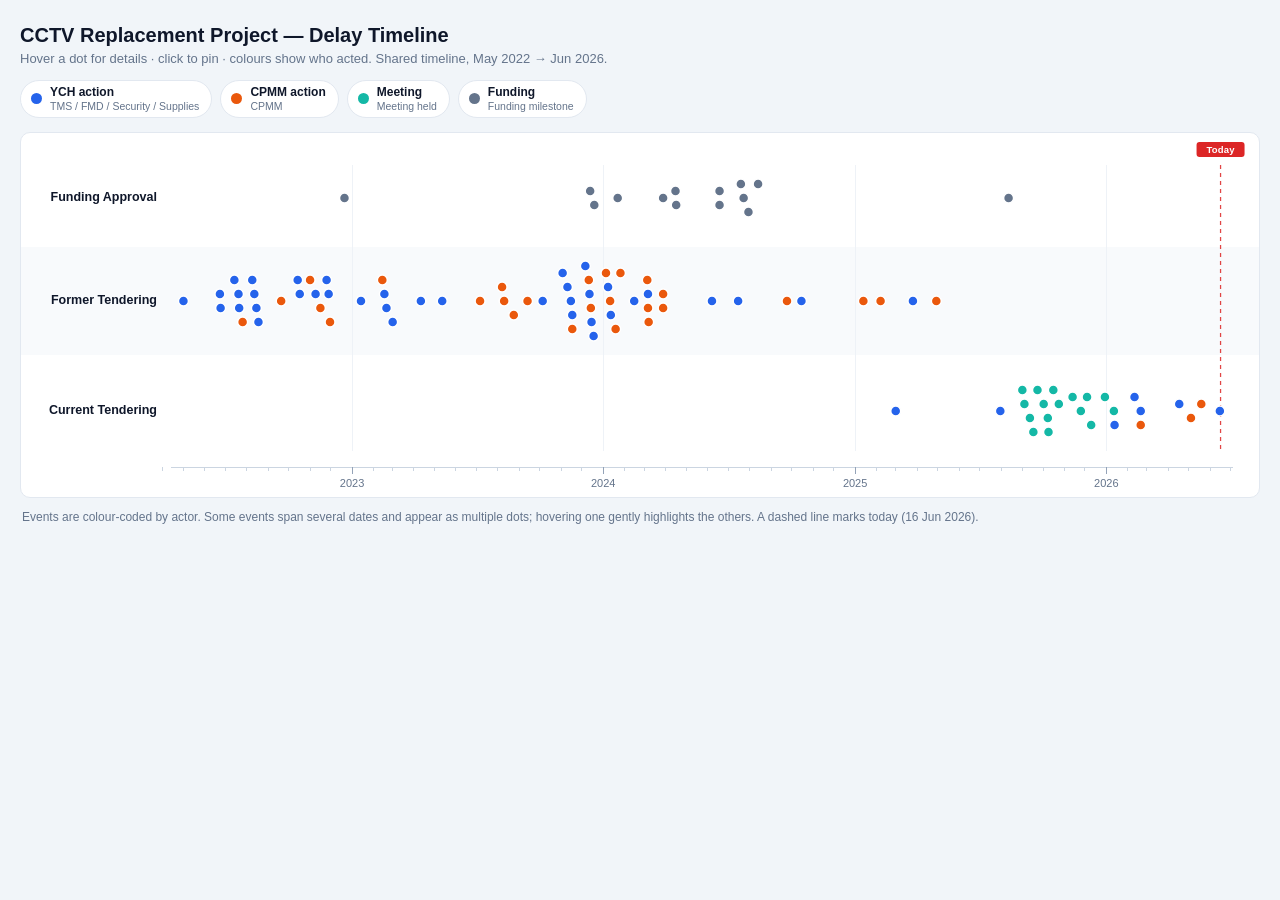
==== index.html @ 4b2ae8ab "Initial design" ====
<!DOCTYPE html>
<html lang="en">
<head>
  <meta charset="UTF-8">
  <meta name="viewport" content="width=device-width, initial-scale=1">
  <title>CCTV Replacement Project — Delay Timeline</title>
  <link rel="stylesheet" href="styles.css">
</head>
<body>
  <div class="wrap">
    <header class="page">
      <h1>CCTV Replacement Project — Delay Timeline</h1>
      <p class="lead">
        Hover a dot for details · click to pin · colours show who acted.
        Shared timeline, May 2022 → Jun 2026.
      </p>
    </header>

    <div id="legend" aria-label="Legend"></div>

    <div id="chart-host">
      <div id="tooltip" role="tooltip" aria-hidden="true"></div>
    </div>

    <p class="hint">
      Events are colour-coded by actor. Some events span several dates and appear as multiple dots;
      hovering one gently highlights the others. A dashed line marks today (16 Jun 2026).
    </p>
  </div>

  <script src="app.js" defer></script>
</body>
</html>
---- styles.css ----
/* ===== Palette — edit these to retheme the whole chart ===== */
:root {
  --bg: #ffffff;
  --ink: #0f172a;
  --muted: #64748b;
  --grid: #eef2f7;
  --lane-a: #ffffff;
  --lane-b: #f8fafc;
  --card-border: #e2e8f0;
  --page-bg: #f1f5f9;

  --ych:  #2563eb; /* YCH-group action (TMS / FMD / Security / Supplies) */
  --cpmm: #ea580c; /* CPMM action */
  --meet: #14b8a6; /* Meeting */
  --fund: #64748b; /* Funding milestone */
  --today: #dc2626;
}

* { box-sizing: border-box; }
html, body { margin: 0; }

body {
  font-family: -apple-system, BlinkMacSystemFont, "Segoe UI", Roboto, Helvetica, Arial, sans-serif;
  color: var(--ink);
  background: var(--page-bg);
  padding: 24px 16px 64px;
  -webkit-font-smoothing: antialiased;
}

.wrap { max-width: 1240px; margin: 0 auto; }

header.page h1 { font-size: 20px; margin: 0 0 4px; }
header.page .lead { margin: 0 0 14px; color: var(--muted); font-size: 13px; }

.hint { margin: 12px 2px 0; color: var(--muted); font-size: 12px; }

/* ===== Legend ===== */
#legend { display: flex; flex-wrap: wrap; gap: 8px; margin-bottom: 14px; }
.legend-item {
  display: inline-flex; align-items: center; gap: 8px;
  border: 1px solid var(--card-border); background: #fff;
  border-radius: 999px; padding: 5px 12px 5px 10px;
  cursor: pointer; font: inherit; font-size: 12px; color: var(--ink);
  transition: background .15s, box-shadow .15s, opacity .15s;
}
.legend-item:hover { background: #f8fafc; }
.legend-item .swatch { width: 11px; height: 11px; border-radius: 50%; flex: none; }
.legend-text { display: flex; flex-direction: column; line-height: 1.15; text-align: left; }
.legend-label { font-weight: 600; }
.legend-desc { font-size: 10.5px; color: var(--muted); }
.legend-item.dim { opacity: .4; }
.legend-item.active { box-shadow: 0 0 0 2px rgba(37, 99, 235, .25); }

/* ===== Chart host ===== */
#chart-host { position: relative; background: var(--bg); border: 1px solid var(--card-border); border-radius: 10px; overflow: visible; }
#chart-host svg.chart { display: block; }

/* Lanes */
.lane-label { font-size: 12.5px; font-weight: 600; fill: var(--ink); }

/* Axis */
.year-line { stroke: var(--grid); stroke-width: 1; shape-rendering: crispEdges; }
.axis-line { stroke: #cbd5e1; stroke-width: 1; shape-rendering: crispEdges; }
.axis-tick { stroke: #cbd5e1; shape-rendering: crispEdges; }
.axis-tick.major { stroke: #94a3b8; }
.axis-year-label { font-size: 11px; fill: var(--muted); }

/* Today line */
.today-line { stroke: var(--today); stroke-width: 1.25; stroke-dasharray: 4 4; opacity: .85; }
.today-badge-bg { fill: var(--today); }
.today-badge-text { fill: #fff; font-size: 9.5px; font-weight: 700; letter-spacing: .02em; }

/* Dots */
.dot { cursor: pointer; }
.dot .dot-vis { stroke: #fff; stroke-width: 1.5; transition: stroke-width .1s; }
.dot .cat-YCH  { fill: var(--ych); }
.dot .cat-CPMM { fill: var(--cpmm); }
.dot .cat-MEET { fill: var(--meet); }
.dot .cat-FUND { fill: var(--fund); }
.dot .dot-hit { fill: transparent; stroke: none; }
.dot.hl .dot-vis { stroke-width: 2.5; filter: drop-shadow(0 1px 3px rgba(2, 6, 23, .35)); }
.dot.dimmed { opacity: .1; }
.dot.dimmed.hl { opacity: 1; }

/* ===== Tooltip ===== */
#tooltip {
  position: absolute; z-index: 20; pointer-events: none;
  min-width: 190px; max-width: 300px;
  background: #0f172a; color: #f8fafc;
  border-radius: 8px; padding: 10px 12px;
  font-size: 12.5px; line-height: 1.4;
  box-shadow: 0 8px 24px rgba(2, 6, 23, .28);
  opacity: 0; transform: translateY(2px);
  transition: opacity .12s ease, transform .12s ease;
}
#tooltip.visible { opacity: 1; transform: none; }
#tooltip.pinned { pointer-events: auto; outline: 2px solid var(--today); outline-offset: -1px; }
#tooltip .tt-head { display: flex; align-items: center; justify-content: space-between; gap: 10px; }
#tooltip .tt-date { font-weight: 700; font-size: 13px; }
#tooltip .tt-close {
  background: transparent; border: 0; color: #cbd5e1; cursor: pointer;
  font-size: 14px; line-height: 1; padding: 0 2px; border-radius: 4px;
}
#tooltip .tt-close:hover { color: #fff; }
#tooltip .tt-cat { display: inline-flex; align-items: center; gap: 6px; margin: 7px 0 6px; color: #cbd5e1; font-size: 11px; font-weight: 600; }
#tooltip .tt-cat .tt-dot { width: 8px; height: 8px; border-radius: 50%; background: var(--c, #fff); flex: none; }
#tooltip .tt-text { color: #e2e8f0; }
#tooltip .tt-dates { margin-top: 7px; padding-top: 7px; border-top: 1px solid rgba(255, 255, 255, .12); color: #94a3b8; font-size: 11px; }

/* Error banner */
.error { padding: 24px; color: #b91c1c; font-size: 13px; line-height: 1.6; }
.error code { background: #fee2e2; padding: 1px 5px; border-radius: 3px; font-size: 12px; }

@media (max-width: 640px) {
  body { padding: 14px 8px 48px; }
  header.page h1 { font-size: 17px; }
  #tooltip { max-width: 240px; }
}
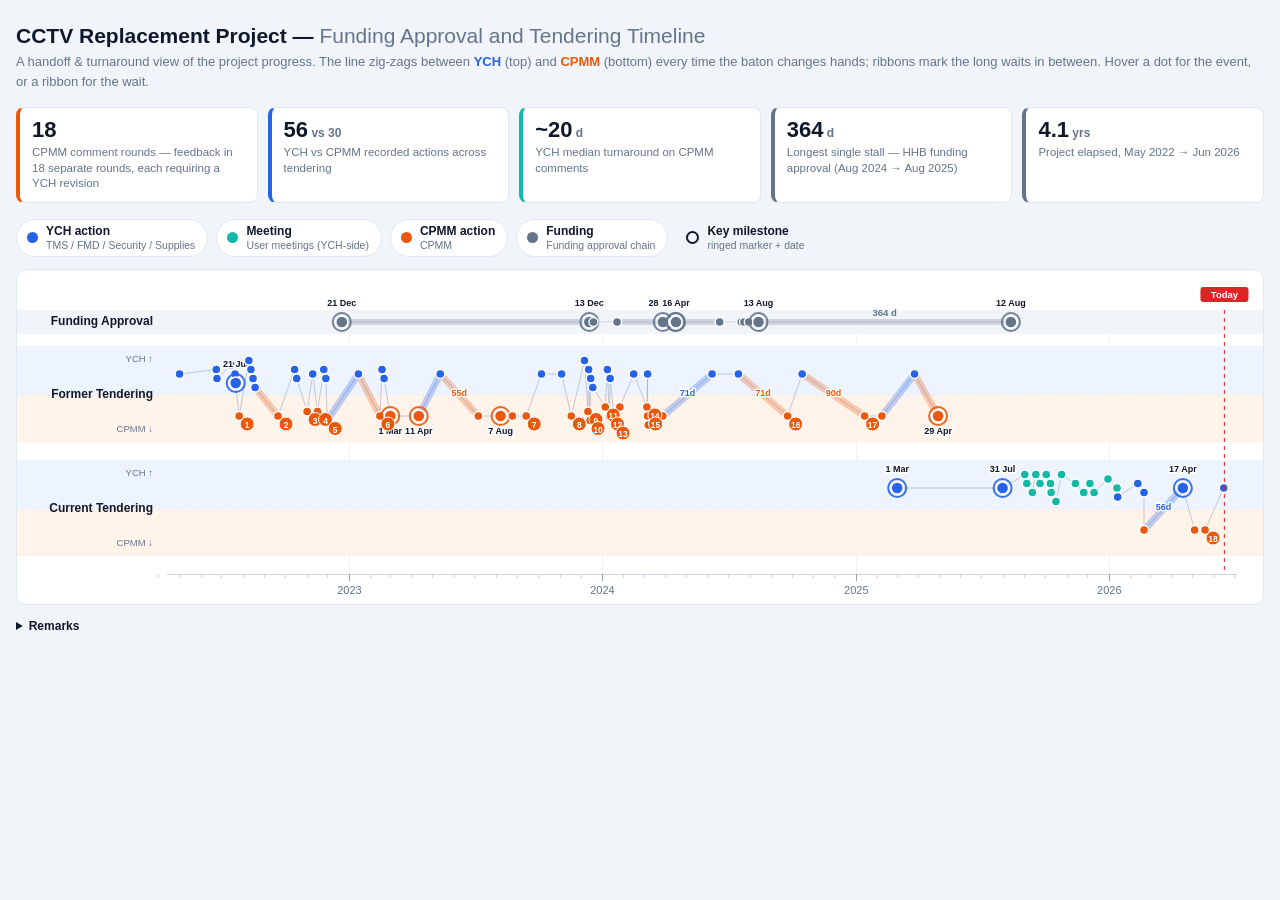
==== commit 54e7665c: "File arrangement updated" ====
--- a/index.html
+++ b/index.html
@@ -3,18 +3,22 @@
 <head>
   <meta charset="UTF-8">
   <meta name="viewport" content="width=device-width, initial-scale=1">
-  <title>CCTV Replacement Project — Delay Timeline</title>
+  <title>CCTV Project — Who Held the Ball (v2)</title>
   <link rel="stylesheet" href="styles.css">
 </head>
 <body>
   <div class="wrap">
     <header class="page">
-      <h1>CCTV Replacement Project — Delay Timeline</h1>
+      <h1>CCTV Replacement Project — <span class="muted">Funding Approval and Tendering Timeline</span></h1>
       <p class="lead">
-        Hover a dot for details · click to pin · colours show who acted.
-        Shared timeline, May 2022 → Jun 2026.
+        A handoff &amp; turnaround view of the project progress. The line zig-zags between
+        <b style="color:var(--ych)">YCH</b> (top) and <b style="color:var(--cpmm)">CPMM</b> (bottom)
+        every time the baton changes hands; ribbons mark the long waits in between.
+        Hover a dot for the event, or a ribbon for the wait.
       </p>
     </header>
+
+    <div id="headline" class="headline"></div>
 
     <div id="legend" aria-label="Legend"></div>
 
@@ -22,10 +26,10 @@
       <div id="tooltip" role="tooltip" aria-hidden="true"></div>
     </div>
 
-    <p class="hint">
-      Events are colour-coded by actor. Some events span several dates and appear as multiple dots;
-      hovering one gently highlights the others. A dashed line marks today (16 Jun 2026).
-    </p>
+    <details class="footnote">
+      <summary>Remarks</summary>
+      <div class="footnote-body"></div>
+    </details>
   </div>
 
   <script src="app.js" defer></script>
--- a/styles.css
+++ b/styles.css
@@ -1,19 +1,21 @@
-/* ===== Palette — edit these to retheme the whole chart ===== */
+/* ===== Palette ===== */
 :root {
   --bg: #ffffff;
   --ink: #0f172a;
   --muted: #64748b;
   --grid: #eef2f7;
-  --lane-a: #ffffff;
-  --lane-b: #f8fafc;
   --card-border: #e2e8f0;
   --page-bg: #f1f5f9;
 
-  --ych:  #2563eb; /* YCH-group action (TMS / FMD / Security / Supplies) */
+  --ych:  #2563eb; /* YCH-group action */
+  --meet: #14b8a6; /* Meeting (YCH-side) */
   --cpmm: #ea580c; /* CPMM action */
-  --meet: #14b8a6; /* Meeting */
   --fund: #64748b; /* Funding milestone */
   --today: #dc2626;
+
+  --ych-band:  #eef4ff;
+  --cpmm-band: #fff3ea;
+  --fund-band: #f1f5f9;
 }
 
 * { box-sizing: border-box; }
@@ -26,22 +28,35 @@
   padding: 24px 16px 64px;
   -webkit-font-smoothing: antialiased;
 }
+.wrap { max-width: 1280px; margin: 0 auto; }
 
-.wrap { max-width: 1240px; margin: 0 auto; }
+header.page h1 { font-size: 21px; margin: 0 0 4px; }
+header.page h1 .muted { color: var(--muted); font-weight: 500; }
+header.page .lead { margin: 0 0 16px; color: var(--muted); font-size: 13px; line-height: 1.5; }
+header.page .lead b { font-weight: 700; }
 
-header.page h1 { font-size: 20px; margin: 0 0 4px; }
-header.page .lead { margin: 0 0 14px; color: var(--muted); font-size: 13px; }
-
-.hint { margin: 12px 2px 0; color: var(--muted); font-size: 12px; }
+/* ===== Headline stat bar ===== */
+.headline { display: grid; grid-template-columns: repeat(auto-fit, minmax(190px, 1fr)); gap: 10px; margin-bottom: 16px; }
+.stat {
+  background: #fff; border: 1px solid var(--card-border); border-left: 4px solid var(--cpmm);
+  border-radius: 8px; padding: 10px 12px;
+}
+.stat.ych  { border-left-color: var(--ych); }
+.stat.meet { border-left-color: var(--meet); }
+.stat.fund { border-left-color: var(--fund); }
+.stat.neutral { border-left-color: var(--muted); }
+.stat .num { font-size: 22px; font-weight: 800; line-height: 1.1; }
+.stat .num small { font-size: 12px; font-weight: 600; color: var(--muted); }
+.stat .lbl { display: block; margin-top: 3px; font-size: 11.5px; color: var(--muted); line-height: 1.35; }
 
 /* ===== Legend ===== */
-#legend { display: flex; flex-wrap: wrap; gap: 8px; margin-bottom: 14px; }
+#legend { display: flex; flex-wrap: wrap; gap: 8px; margin-bottom: 12px; }
 .legend-item {
   display: inline-flex; align-items: center; gap: 8px;
   border: 1px solid var(--card-border); background: #fff;
   border-radius: 999px; padding: 5px 12px 5px 10px;
   cursor: pointer; font: inherit; font-size: 12px; color: var(--ink);
-  transition: background .15s, box-shadow .15s, opacity .15s;
+  transition: background .15s, box-shadow .15s;
 }
 .legend-item:hover { background: #f8fafc; }
 .legend-item .swatch { width: 11px; height: 11px; border-radius: 50%; flex: none; }
@@ -51,41 +66,79 @@
 .legend-item.dim { opacity: .4; }
 .legend-item.active { box-shadow: 0 0 0 2px rgba(37, 99, 235, .25); }
 
-/* ===== Chart host ===== */
+/* ===== Chart ===== */
 #chart-host { position: relative; background: var(--bg); border: 1px solid var(--card-border); border-radius: 10px; overflow: visible; }
 #chart-host svg.chart { display: block; }
 
-/* Lanes */
-.lane-label { font-size: 12.5px; font-weight: 600; fill: var(--ink); }
+.lane-label { font-size: 12px; font-weight: 700; fill: var(--ink); }
+.lane-sub { font-size: 9.5px; fill: var(--muted); }
 
-/* Axis */
+/* funding strip */
+.fund-connector { stroke: #cbd5e1; stroke-width: 1; fill: none; }
+.fund-stall { stroke: var(--fund); stroke-width: 6; opacity: .25; stroke-linecap: round; }
+.fund-stall-label { font-size: 9.5px; fill: var(--fund); font-weight: 700; }
+
+/* tender rows */
+.band-line { stroke: #e2e8f0; stroke-width: 1; stroke-dasharray: 2 3; }
+.path { fill: none; stroke: #94a3b8; stroke-width: 1; opacity: .55; }
+.stall { stroke-linecap: round; }
+.stall line.vis { stroke-width: 7; opacity: .28; }
+.stall line.hit { stroke: transparent; stroke-width: 16; }
+.stall.ych  line.vis { stroke: var(--ych); }
+.stall.cpmm line.vis { stroke: var(--cpmm); }
+.stall-label { font-size: 9px; font-weight: 700; paint-order: stroke; stroke: #fff; stroke-width: 3px; stroke-linejoin: round; }
+.stall.ych  .stall-label { fill: var(--ych); }
+.stall.cpmm .stall-label { fill: var(--cpmm); }
+
+/* nodes */
+.dot { cursor: pointer; }
+.dot .dot-vis { stroke: #fff; stroke-width: 1.4; }
+.dot .cat-YCH  { fill: var(--ych); }
+.dot .cat-MEET { fill: var(--meet); }
+.dot .cat-CPMM { fill: var(--cpmm); }
+.dot .cat-FUND { fill: var(--fund); }
+.dot .dot-hit { fill: transparent; stroke: none; }
+.dot.hl .dot-vis { stroke-width: 2.6; filter: drop-shadow(0 1px 3px rgba(2,6,23,.4)); }
+.dot.dimmed { opacity: .12; }
+.dot.dimmed.hl { opacity: 1; }
+
+/* CPMM comment-round badge */
+.badge { pointer-events: none; }
+.badge circle { fill: var(--cpmm); stroke: #fff; stroke-width: 1; }
+.badge text { fill: #fff; font-size: 8.5px; font-weight: 800; text-anchor: middle; dominant-baseline: central; }
+
+/* Key milestone: ringed marker + date label */
+.key-label {
+  font-size: 9px; font-weight: 700; fill: #0f172a;
+  paint-order: stroke; stroke: #fff; stroke-width: 3px; stroke-linejoin: round;
+  pointer-events: none;
+}
+
+/* Legend note (non-interactive) for key milestones */
+.legend-note {
+  display: inline-flex; align-items: center; gap: 8px;
+  padding: 5px 12px 5px 10px; font-size: 12px; color: var(--ink);
+}
+.legend-note .ring-swatch {
+  width: 13px; height: 13px; border-radius: 50%;
+  border: 2px solid #0f172a; background: transparent; flex: none; box-sizing: border-box;
+}
+.legend-note .legend-text { display: flex; flex-direction: column; line-height: 1.15; }
+
+/* axis & today */
 .year-line { stroke: var(--grid); stroke-width: 1; shape-rendering: crispEdges; }
 .axis-line { stroke: #cbd5e1; stroke-width: 1; shape-rendering: crispEdges; }
 .axis-tick { stroke: #cbd5e1; shape-rendering: crispEdges; }
 .axis-tick.major { stroke: #94a3b8; }
 .axis-year-label { font-size: 11px; fill: var(--muted); }
-
-/* Today line */
 .today-line { stroke: var(--today); stroke-width: 1.25; stroke-dasharray: 4 4; opacity: .85; }
 .today-badge-bg { fill: var(--today); }
-.today-badge-text { fill: #fff; font-size: 9.5px; font-weight: 700; letter-spacing: .02em; }
+.today-badge-text { fill: #fff; font-size: 9.5px; font-weight: 700; }
 
-/* Dots */
-.dot { cursor: pointer; }
-.dot .dot-vis { stroke: #fff; stroke-width: 1.5; transition: stroke-width .1s; }
-.dot .cat-YCH  { fill: var(--ych); }
-.dot .cat-CPMM { fill: var(--cpmm); }
-.dot .cat-MEET { fill: var(--meet); }
-.dot .cat-FUND { fill: var(--fund); }
-.dot .dot-hit { fill: transparent; stroke: none; }
-.dot.hl .dot-vis { stroke-width: 2.5; filter: drop-shadow(0 1px 3px rgba(2, 6, 23, .35)); }
-.dot.dimmed { opacity: .1; }
-.dot.dimmed.hl { opacity: 1; }
-
-/* ===== Tooltip ===== */
+/* tooltip */
 #tooltip {
   position: absolute; z-index: 20; pointer-events: none;
-  min-width: 190px; max-width: 300px;
+  min-width: 190px; max-width: 320px;
   background: #0f172a; color: #f8fafc;
   border-radius: 8px; padding: 10px 12px;
   font-size: 12.5px; line-height: 1.4;
@@ -97,22 +150,29 @@
 #tooltip.pinned { pointer-events: auto; outline: 2px solid var(--today); outline-offset: -1px; }
 #tooltip .tt-head { display: flex; align-items: center; justify-content: space-between; gap: 10px; }
 #tooltip .tt-date { font-weight: 700; font-size: 13px; }
-#tooltip .tt-close {
-  background: transparent; border: 0; color: #cbd5e1; cursor: pointer;
-  font-size: 14px; line-height: 1; padding: 0 2px; border-radius: 4px;
-}
+#tooltip .tt-close { background: transparent; border: 0; color: #cbd5e1; cursor: pointer; font-size: 14px; line-height: 1; padding: 0 2px; border-radius: 4px; }
 #tooltip .tt-close:hover { color: #fff; }
 #tooltip .tt-cat { display: inline-flex; align-items: center; gap: 6px; margin: 7px 0 6px; color: #cbd5e1; font-size: 11px; font-weight: 600; }
 #tooltip .tt-cat .tt-dot { width: 8px; height: 8px; border-radius: 50%; background: var(--c, #fff); flex: none; }
 #tooltip .tt-text { color: #e2e8f0; }
-#tooltip .tt-dates { margin-top: 7px; padding-top: 7px; border-top: 1px solid rgba(255, 255, 255, .12); color: #94a3b8; font-size: 11px; }
+#tooltip .tt-dates { margin-top: 7px; padding-top: 7px; border-top: 1px solid rgba(255,255,255,.12); color: #94a3b8; font-size: 11px; }
+#tooltip .tt-gap { font-size: 16px; font-weight: 800; }
+#tooltip .tt-flow { margin-top: 6px; display: grid; grid-template-columns: 1fr; gap: 5px; }
+#tooltip .tt-flow .row { display: flex; gap: 6px; align-items: baseline; font-size: 11px; color: #cbd5e1; }
+#tooltip .tt-flow .row .who { font-weight: 700; min-width: 46px; }
 
-/* Error banner */
+/* footnote */
+.footnote { margin-top: 14px; font-size: 12px; color: var(--muted); }
+.footnote summary { cursor: pointer; font-weight: 600; color: var(--ink); }
+.footnote-body { margin-top: 8px; line-height: 1.6; }
+.footnote-body p { margin: 0 0 6px; }
+.footnote-body code { background: #e2e8f0; padding: 1px 5px; border-radius: 3px; font-size: 11px; color: var(--ink); }
+
 .error { padding: 24px; color: #b91c1c; font-size: 13px; line-height: 1.6; }
 .error code { background: #fee2e2; padding: 1px 5px; border-radius: 3px; font-size: 12px; }
 
-@media (max-width: 640px) {
+@media (max-width: 700px) {
   body { padding: 14px 8px 48px; }
-  header.page h1 { font-size: 17px; }
-  #tooltip { max-width: 240px; }
+  header.page h1 { font-size: 18px; }
+  #tooltip { max-width: 250px; }
 }
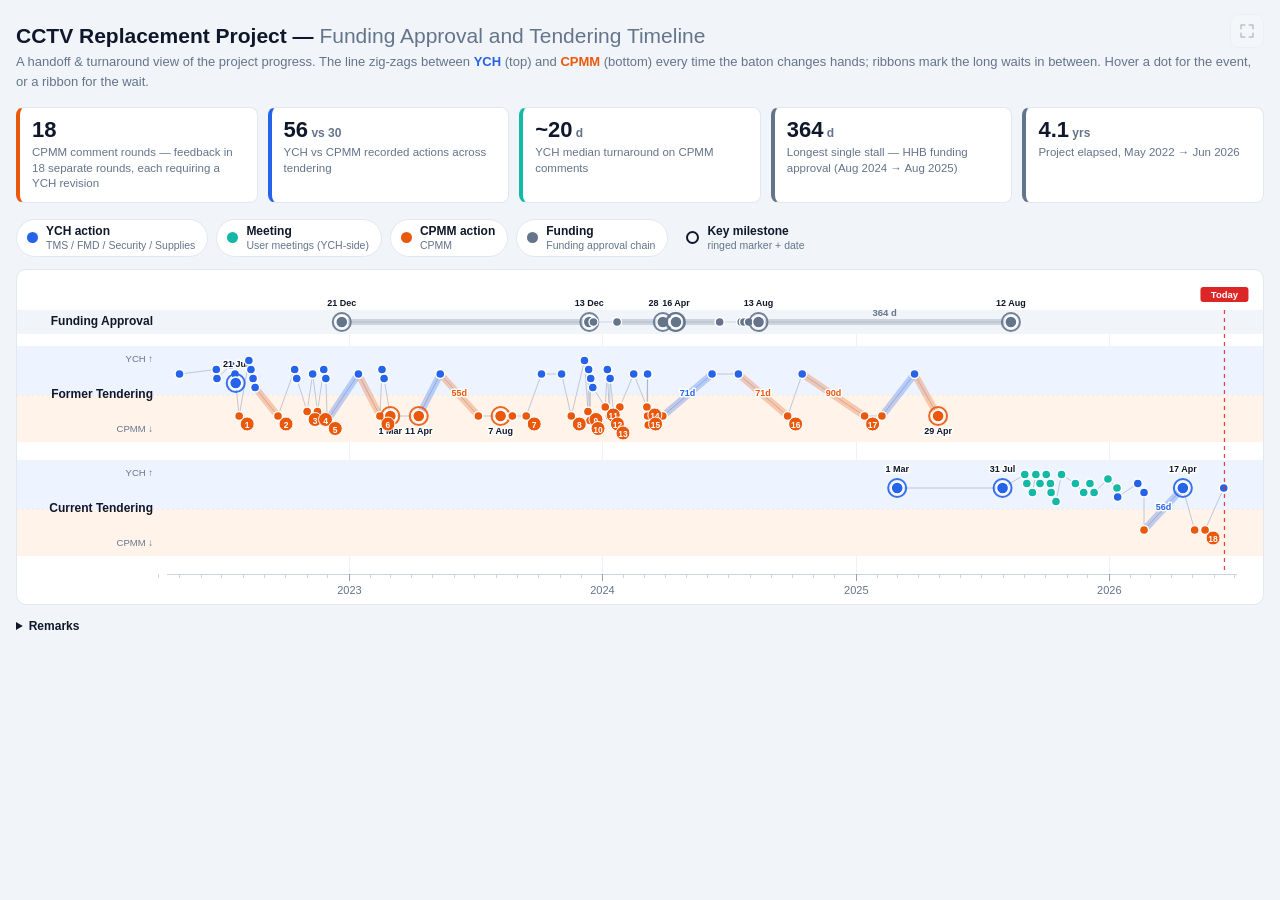
==== commit edf379b3: "Simplified files structure. Removed V1." ====
--- a/index.html
+++ b/index.html
@@ -3,10 +3,18 @@
 <head>
   <meta charset="UTF-8">
   <meta name="viewport" content="width=device-width, initial-scale=1">
-  <title>CCTV Project — Who Held the Ball (v2)</title>
+  <title>CCTV Project — Who Held the Ball</title>
   <link rel="stylesheet" href="styles.css">
 </head>
 <body>
+  <button id="fs-toggle" class="fs-toggle" type="button" aria-label="Toggle fullscreen" title="Fullscreen presentation">
+    <svg class="fs-ico fs-ico-expand" viewBox="0 0 24 24" width="18" height="18" aria-hidden="true">
+      <path d="M4 9V4h5M20 9V4h-5M4 15v5h5M20 15v5h-5" fill="none" stroke="currentColor" stroke-width="2" stroke-linecap="round" stroke-linejoin="round"/>
+    </svg>
+    <svg class="fs-ico fs-ico-exit" viewBox="0 0 24 24" width="18" height="18" aria-hidden="true">
+      <path d="M9 4v5H4M15 4v5h5M9 20v-5H4M15 20v-5h5" fill="none" stroke="currentColor" stroke-width="2" stroke-linecap="round" stroke-linejoin="round"/>
+    </svg>
+  </button>
   <div class="wrap">
     <header class="page">
       <h1>CCTV Replacement Project — <span class="muted">Funding Approval and Tendering Timeline</span></h1>
--- a/styles.css
+++ b/styles.css
@@ -29,6 +29,27 @@
   -webkit-font-smoothing: antialiased;
 }
 .wrap { max-width: 1280px; margin: 0 auto; }
+
+/* ===== Fullscreen presentation toggle ===== */
+.fs-toggle {
+  position: fixed; top: 14px; right: 16px; z-index: 50;
+  width: 34px; height: 34px; border-radius: 8px;
+  display: inline-flex; align-items: center; justify-content: center;
+  border: 1px solid var(--card-border);
+  background: rgba(255, 255, 255, .6);
+  color: var(--muted); cursor: pointer;
+  opacity: .4;
+  transition: opacity .15s ease, color .15s ease, background .15s ease, box-shadow .15s ease;
+}
+.fs-toggle:hover, .fs-toggle:focus-visible {
+  opacity: 1; color: var(--ink); background: #fff;
+  box-shadow: 0 2px 8px rgba(2, 6, 23, .12);
+}
+.fs-toggle:focus-visible { outline: 2px solid var(--ych); outline-offset: 2px; }
+.fs-toggle .fs-ico { display: block; }
+.fs-toggle .fs-ico-exit { display: none; }
+.fs-toggle.is-fs .fs-ico-expand { display: none; }
+.fs-toggle.is-fs .fs-ico-exit { display: block; }
 
 header.page h1 { font-size: 21px; margin: 0 0 4px; }
 header.page h1 .muted { color: var(--muted); font-weight: 500; }
@@ -173,6 +194,7 @@
 
 @media (max-width: 700px) {
   body { padding: 14px 8px 48px; }
+  header.page { padding-right: 42px; }
   header.page h1 { font-size: 18px; }
   #tooltip { max-width: 250px; }
 }
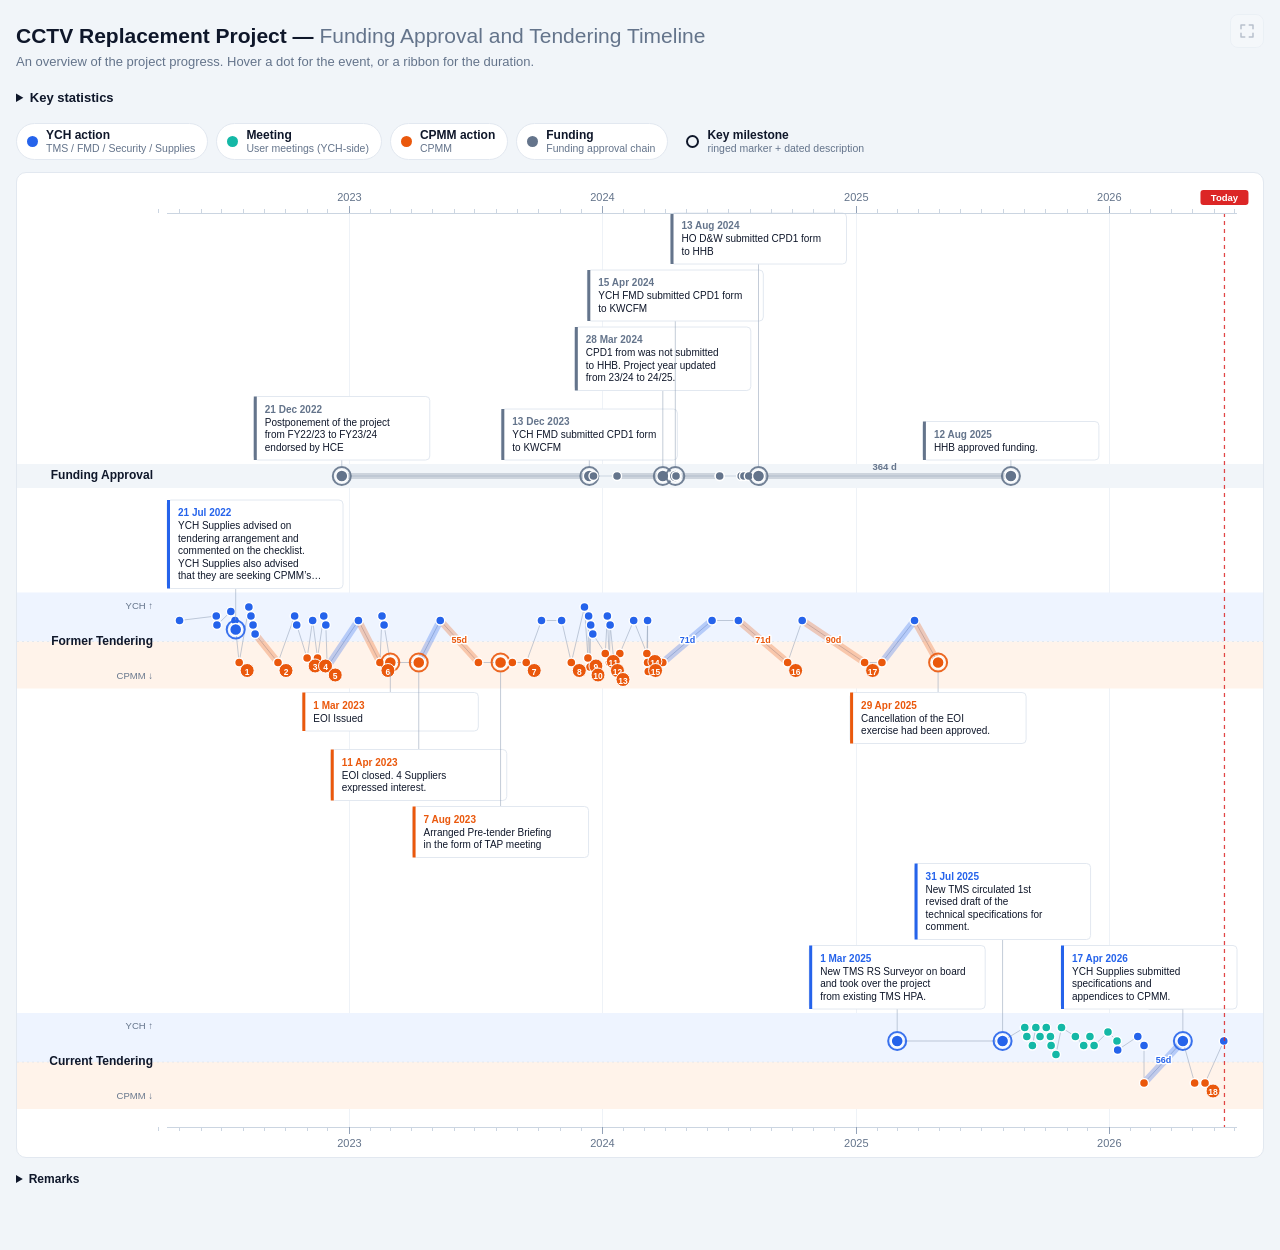
==== commit e51067fd: "Interface updates" ====
--- a/index.html
+++ b/index.html
@@ -3,7 +3,7 @@
 <head>
   <meta charset="UTF-8">
   <meta name="viewport" content="width=device-width, initial-scale=1">
-  <title>CCTV Project — Who Held the Ball</title>
+  <title>CCTV Replacement Project — Funding Approval and Tendering Timeline</title>
   <link rel="stylesheet" href="styles.css">
 </head>
 <body>
@@ -19,14 +19,14 @@
     <header class="page">
       <h1>CCTV Replacement Project — <span class="muted">Funding Approval and Tendering Timeline</span></h1>
       <p class="lead">
-        A handoff &amp; turnaround view of the project progress. The line zig-zags between
-        <b style="color:var(--ych)">YCH</b> (top) and <b style="color:var(--cpmm)">CPMM</b> (bottom)
-        every time the baton changes hands; ribbons mark the long waits in between.
-        Hover a dot for the event, or a ribbon for the wait.
+        An overview of the project progress. Hover a dot for the event, or a ribbon for the duration.
       </p>
     </header>
 
-    <div id="headline" class="headline"></div>
+    <details class="headline-wrap">
+      <summary class="headline-summary">Key statistics</summary>
+      <div id="headline" class="headline"></div>
+    </details>
 
     <div id="legend" aria-label="Legend"></div>
 
--- a/styles.css
+++ b/styles.css
@@ -56,8 +56,10 @@
 header.page .lead { margin: 0 0 16px; color: var(--muted); font-size: 13px; line-height: 1.5; }
 header.page .lead b { font-weight: 700; }
 
-/* ===== Headline stat bar ===== */
-.headline { display: grid; grid-template-columns: repeat(auto-fit, minmax(190px, 1fr)); gap: 10px; margin-bottom: 16px; }
+/* ===== Headline stat bar (collapsible, collapsed by default) ===== */
+.headline-wrap { margin-bottom: 16px; }
+.headline-summary { cursor: pointer; font-size: 13px; font-weight: 700; color: var(--ink); padding: 2px 0; }
+.headline { display: grid; grid-template-columns: repeat(auto-fit, minmax(190px, 1fr)); gap: 10px; margin-top: 10px; }
 .stat {
   background: #fff; border: 1px solid var(--card-border); border-left: 4px solid var(--cpmm);
   border-radius: 8px; padding: 10px 12px;
@@ -134,6 +136,16 @@
   paint-order: stroke; stroke: #fff; stroke-width: 3px; stroke-linejoin: round;
   pointer-events: none;
 }
+
+/* Key milestone description callouts */
+.callout { pointer-events: none; }
+.callout-bg { fill: #fff; stroke: var(--card-border); stroke-width: 1; }
+.callout-accent { stroke: none; }
+.callout-date { font-size: 10px; font-weight: 700; }
+.callout-desc { font-size: 10px; fill: var(--ink); }
+.callout-leader { stroke: #94a3b8; stroke-width: 1; fill: none; opacity: .55; stroke-linejoin: round; stroke-linecap: round; }
+.callout-hl .callout-bg { stroke: var(--ink); stroke-width: 1.5; }
+.callout-hl .callout-leader { opacity: 1; }
 
 /* Legend note (non-interactive) for key milestones */
 .legend-note {
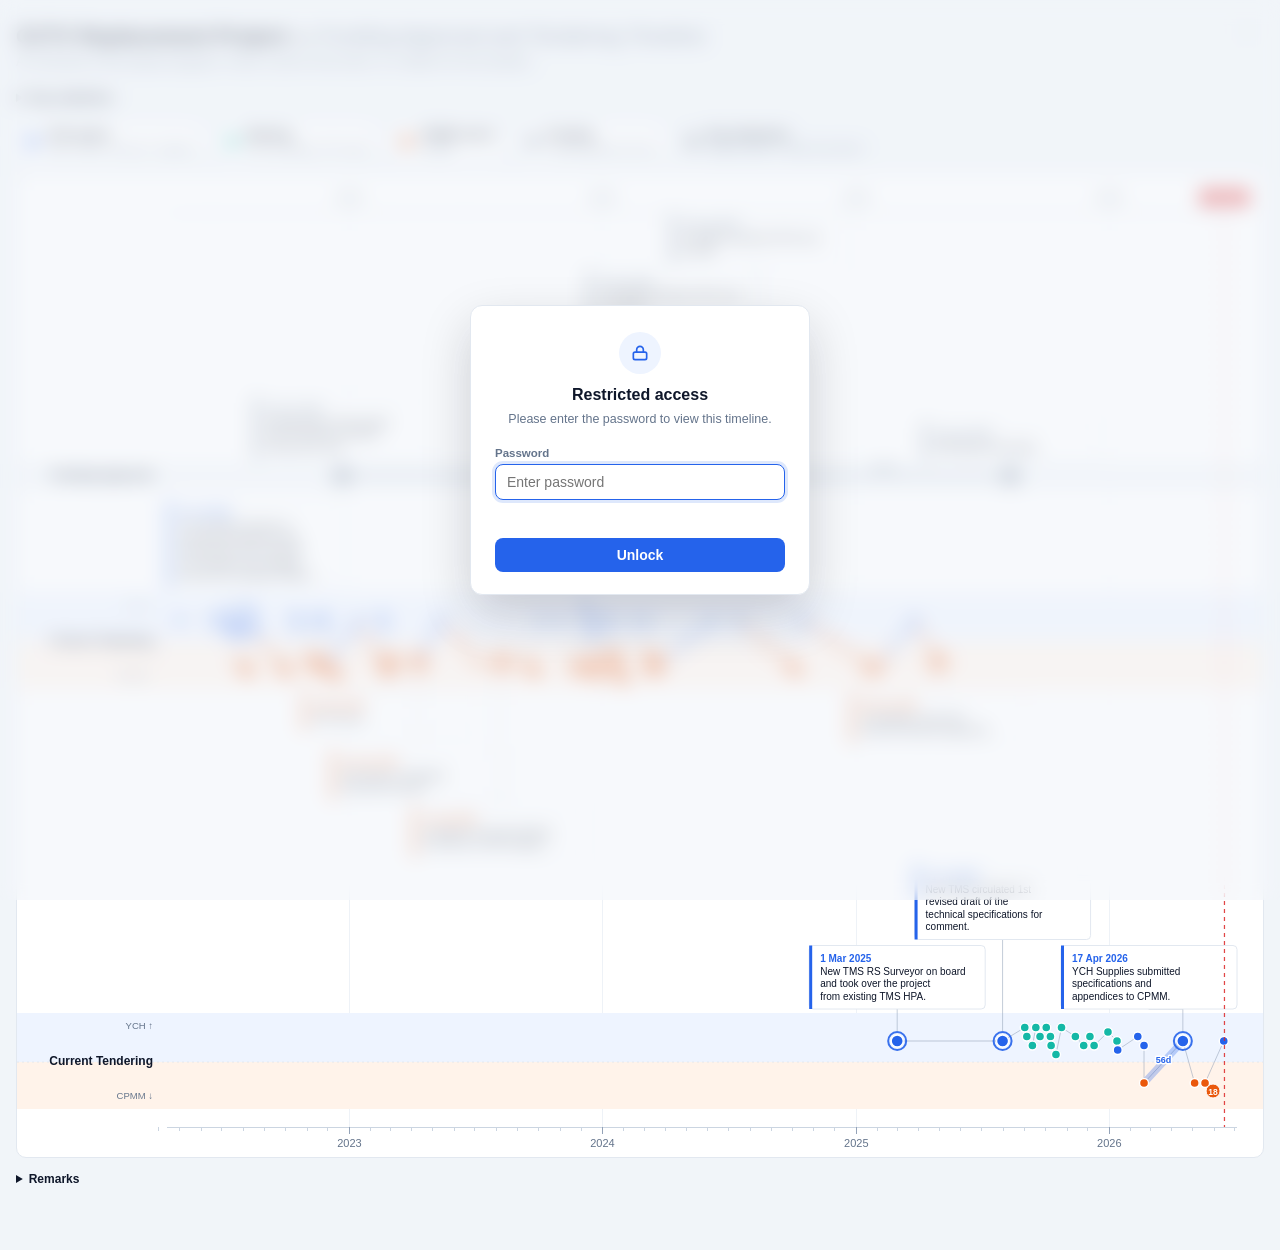
==== commit 3a07c070: "Addition of password screen" ====
--- a/index.html
+++ b/index.html
@@ -5,6 +5,7 @@
   <meta name="viewport" content="width=device-width, initial-scale=1">
   <title>CCTV Replacement Project — Funding Approval and Tendering Timeline</title>
   <link rel="stylesheet" href="styles.css">
+  <script>try{if(sessionStorage.getItem('cctv-unlocked'))document.documentElement.classList.add('gate-unlocked')}catch(e){}</script>
 </head>
 <body>
   <button id="fs-toggle" class="fs-toggle" type="button" aria-label="Toggle fullscreen" title="Fullscreen presentation">
@@ -15,6 +16,26 @@
       <path d="M9 4v5H4M15 4v5h5M9 20v-5H4M15 20v-5h5" fill="none" stroke="currentColor" stroke-width="2" stroke-linecap="round" stroke-linejoin="round"/>
     </svg>
   </button>
+
+  <div id="gate" class="gate">
+    <form class="gate-card" id="gate-form" autocomplete="off">
+      <div class="gate-lock" aria-hidden="true">
+        <svg viewBox="0 0 24 24" width="20" height="20" fill="none" stroke="currentColor" stroke-width="2" stroke-linecap="round" stroke-linejoin="round">
+          <rect x="4" y="11" width="16" height="9" rx="2"/>
+          <path d="M8 11V8a4 4 0 0 1 8 0v3"/>
+        </svg>
+      </div>
+      <h2 class="gate-title">Restricted access</h2>
+      <p class="gate-sub">Please enter the password to view this timeline.</p>
+      <label class="gate-field">
+        <span class="gate-label">Password</span>
+        <input type="password" id="gate-input" class="gate-input" autocomplete="current-password" placeholder="Enter password" />
+      </label>
+      <p class="gate-error" id="gate-error" role="alert"></p>
+      <button type="submit" class="gate-btn">Unlock</button>
+    </form>
+  </div>
+
   <div class="wrap">
     <header class="page">
       <h1>CCTV Replacement Project — <span class="muted">Funding Approval and Tendering Timeline</span></h1>
--- a/styles.css
+++ b/styles.css
@@ -210,3 +210,53 @@
   header.page h1 { font-size: 18px; }
   #tooltip { max-width: 250px; }
 }
+
+/* ===== Access gate (soft password screen; client-side, NOT real security) ===== */
+html:not(.gate-unlocked) body { overflow: hidden; }
+.gate {
+  position: fixed; inset: 0; z-index: 100;
+  display: flex; align-items: center; justify-content: center; padding: 24px;
+  background: rgba(241, 245, 249, .55);
+  -webkit-backdrop-filter: blur(10px); backdrop-filter: blur(10px);
+}
+html.gate-unlocked .gate { display: none; }
+
+.gate-card {
+  width: 100%; max-width: 340px;
+  background: #fff; border: 1px solid var(--card-border); border-radius: 12px;
+  padding: 26px 24px 22px; text-align: center;
+  box-shadow: 0 20px 50px rgba(2, 6, 23, .18);
+}
+.gate-lock {
+  width: 42px; height: 42px; margin: 0 auto 12px;
+  display: flex; align-items: center; justify-content: center;
+  border-radius: 50%; background: var(--ych-band); color: var(--ych);
+}
+.gate-title { font-size: 16px; margin: 0 0 6px; }
+.gate-sub { font-size: 12.5px; color: var(--muted); line-height: 1.5; margin: 0 0 18px; }
+.gate-field { display: block; text-align: left; }
+.gate-label { display: block; font-size: 11.5px; font-weight: 600; color: var(--muted); margin-bottom: 5px; }
+.gate-input {
+  width: 100%; padding: 9px 11px; font-size: 14px; font-family: inherit; color: var(--ink);
+  background: #fff; border: 1px solid var(--card-border); border-radius: 8px;
+  transition: border-color .15s, box-shadow .15s;
+}
+.gate-input:focus { outline: none; border-color: var(--ych); box-shadow: 0 0 0 3px rgba(37, 99, 235, .15); }
+.gate-error { min-height: 16px; margin: 8px 0 0; font-size: 12px; color: var(--today); line-height: 1.3; }
+.gate-btn {
+  margin-top: 14px; width: 100%; padding: 9px 12px;
+  font-size: 14px; font-weight: 700; font-family: inherit; color: #fff;
+  background: var(--ych); border: 0; border-radius: 8px; cursor: pointer;
+  transition: background .15s, transform .05s;
+}
+.gate-btn:hover { background: #1d4ed8; }
+.gate-btn:active { transform: translateY(1px); }
+
+.gate-card.shake { animation: gate-shake .32s; }
+@keyframes gate-shake {
+  0%, 100% { transform: translateX(0); }
+  20% { transform: translateX(-6px); }
+  40% { transform: translateX(6px); }
+  60% { transform: translateX(-4px); }
+  80% { transform: translateX(4px); }
+}
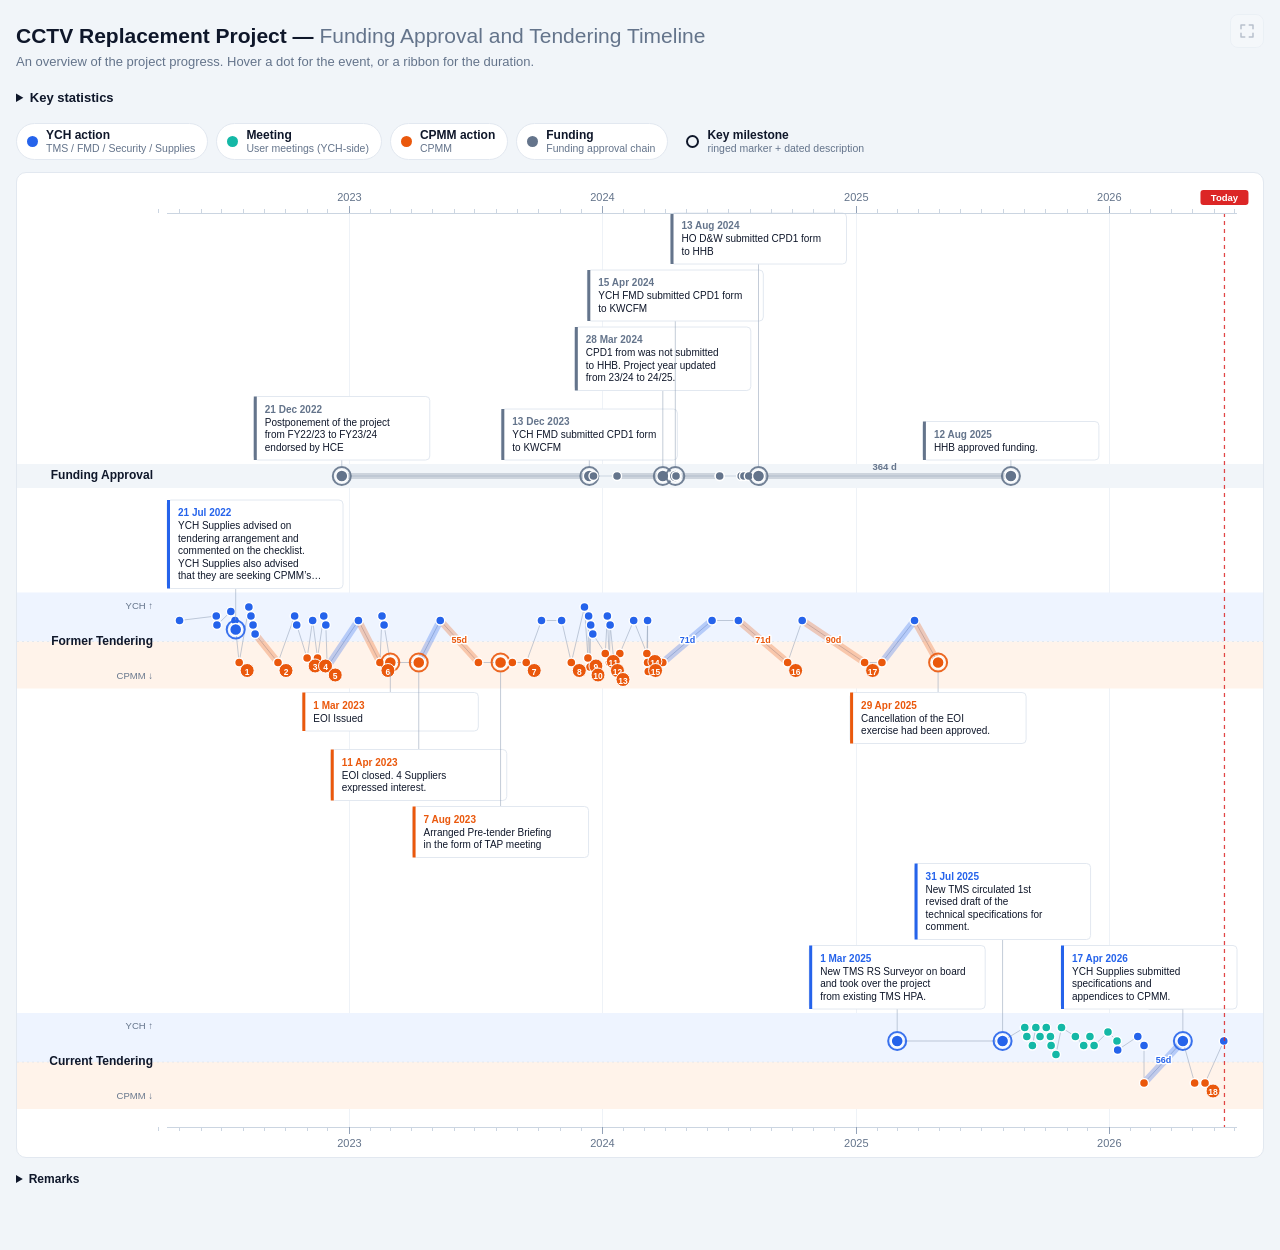
==== commit 26ab975d: "Revert the changes" ====
--- a/index.html
+++ b/index.html
@@ -5,7 +5,6 @@
   <meta name="viewport" content="width=device-width, initial-scale=1">
   <title>CCTV Replacement Project — Funding Approval and Tendering Timeline</title>
   <link rel="stylesheet" href="styles.css">
-  <script>try{if(sessionStorage.getItem('cctv-unlocked'))document.documentElement.classList.add('gate-unlocked')}catch(e){}</script>
 </head>
 <body>
   <button id="fs-toggle" class="fs-toggle" type="button" aria-label="Toggle fullscreen" title="Fullscreen presentation">
@@ -16,26 +15,6 @@
       <path d="M9 4v5H4M15 4v5h5M9 20v-5H4M15 20v-5h5" fill="none" stroke="currentColor" stroke-width="2" stroke-linecap="round" stroke-linejoin="round"/>
     </svg>
   </button>
-
-  <div id="gate" class="gate">
-    <form class="gate-card" id="gate-form" autocomplete="off">
-      <div class="gate-lock" aria-hidden="true">
-        <svg viewBox="0 0 24 24" width="20" height="20" fill="none" stroke="currentColor" stroke-width="2" stroke-linecap="round" stroke-linejoin="round">
-          <rect x="4" y="11" width="16" height="9" rx="2"/>
-          <path d="M8 11V8a4 4 0 0 1 8 0v3"/>
-        </svg>
-      </div>
-      <h2 class="gate-title">Restricted access</h2>
-      <p class="gate-sub">Please enter the password to view this timeline.</p>
-      <label class="gate-field">
-        <span class="gate-label">Password</span>
-        <input type="password" id="gate-input" class="gate-input" autocomplete="current-password" placeholder="Enter password" />
-      </label>
-      <p class="gate-error" id="gate-error" role="alert"></p>
-      <button type="submit" class="gate-btn">Unlock</button>
-    </form>
-  </div>
-
   <div class="wrap">
     <header class="page">
       <h1>CCTV Replacement Project — <span class="muted">Funding Approval and Tendering Timeline</span></h1>
--- a/styles.css
+++ b/styles.css
@@ -210,53 +210,3 @@
   header.page h1 { font-size: 18px; }
   #tooltip { max-width: 250px; }
 }
-
-/* ===== Access gate (soft password screen; client-side, NOT real security) ===== */
-html:not(.gate-unlocked) body { overflow: hidden; }
-.gate {
-  position: fixed; inset: 0; z-index: 100;
-  display: flex; align-items: center; justify-content: center; padding: 24px;
-  background: rgba(241, 245, 249, .55);
-  -webkit-backdrop-filter: blur(10px); backdrop-filter: blur(10px);
-}
-html.gate-unlocked .gate { display: none; }
-
-.gate-card {
-  width: 100%; max-width: 340px;
-  background: #fff; border: 1px solid var(--card-border); border-radius: 12px;
-  padding: 26px 24px 22px; text-align: center;
-  box-shadow: 0 20px 50px rgba(2, 6, 23, .18);
-}
-.gate-lock {
-  width: 42px; height: 42px; margin: 0 auto 12px;
-  display: flex; align-items: center; justify-content: center;
-  border-radius: 50%; background: var(--ych-band); color: var(--ych);
-}
-.gate-title { font-size: 16px; margin: 0 0 6px; }
-.gate-sub { font-size: 12.5px; color: var(--muted); line-height: 1.5; margin: 0 0 18px; }
-.gate-field { display: block; text-align: left; }
-.gate-label { display: block; font-size: 11.5px; font-weight: 600; color: var(--muted); margin-bottom: 5px; }
-.gate-input {
-  width: 100%; padding: 9px 11px; font-size: 14px; font-family: inherit; color: var(--ink);
-  background: #fff; border: 1px solid var(--card-border); border-radius: 8px;
-  transition: border-color .15s, box-shadow .15s;
-}
-.gate-input:focus { outline: none; border-color: var(--ych); box-shadow: 0 0 0 3px rgba(37, 99, 235, .15); }
-.gate-error { min-height: 16px; margin: 8px 0 0; font-size: 12px; color: var(--today); line-height: 1.3; }
-.gate-btn {
-  margin-top: 14px; width: 100%; padding: 9px 12px;
-  font-size: 14px; font-weight: 700; font-family: inherit; color: #fff;
-  background: var(--ych); border: 0; border-radius: 8px; cursor: pointer;
-  transition: background .15s, transform .05s;
-}
-.gate-btn:hover { background: #1d4ed8; }
-.gate-btn:active { transform: translateY(1px); }
-
-.gate-card.shake { animation: gate-shake .32s; }
-@keyframes gate-shake {
-  0%, 100% { transform: translateX(0); }
-  20% { transform: translateX(-6px); }
-  40% { transform: translateX(6px); }
-  60% { transform: translateX(-4px); }
-  80% { transform: translateX(4px); }
-}
